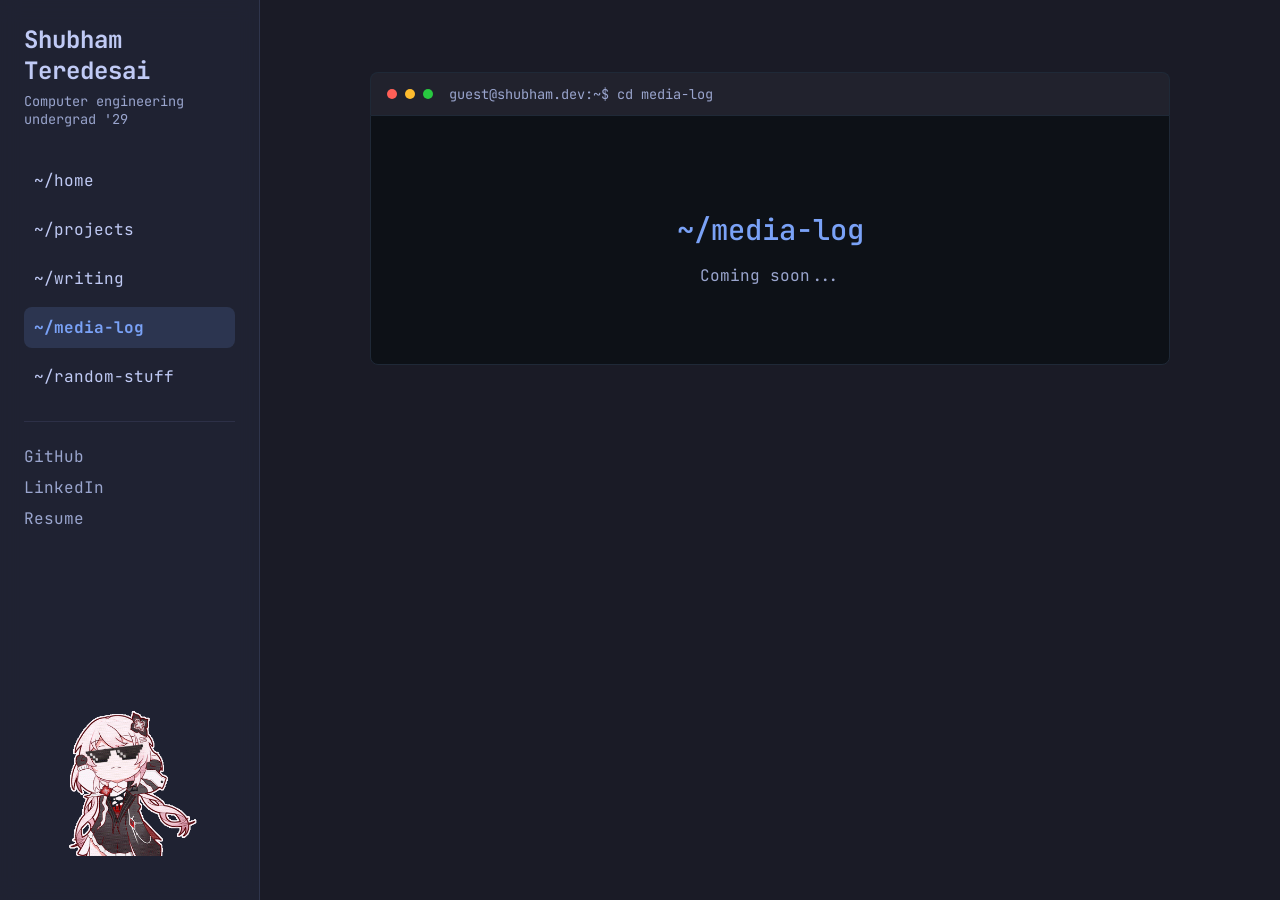
==== pages/media-log.html @ 6d2833ac "added pages" ====
<!doctype html>
<html lang="en">
  <head>
    <meta charset="UTF-8" />
    <meta name="viewport" content="width=device-width, initial-scale=1.0" />
    <title>Media Log | Shubham</title>
    <link rel="preconnect" href="https://fonts.googleapis.com" />
    <link rel="preconnect" href="https://fonts.gstatic.com" crossorigin />
    <link
      href="https://fonts.googleapis.com/css2?family=JetBrains+Mono:ital,wght@0,100..800;1,100..800&display=swap"
      rel="stylesheet"
    />
    <link rel="stylesheet" href="../css/style.css" />
  </head>
  <body>
    <!-- SIDEBAR -->
    <aside class="sidebar">
      <div class="sidebar-header">
        <h2>Shubham Teredesai</h2>
        <p>Computer engineering undergrad '29</p>
      </div>

      <nav class="sidebar-nav">
        <a class="nav-link" href="../index.html" data-tab="home">~/home</a>
        <a class="nav-link" href="projects.html" data-tab="projects">~/projects</a>
        <a class="nav-link" href="writing.html" data-tab="writing">~/writing</a>
        <a class="nav-link active" href="media-log.html" data-tab="media-log">~/media-log</a>
        <a class="nav-link" href="random-stuff.html" data-tab="random-stuff">~/random-stuff</a>
      </nav>

      <div class="sidebar-divider"></div>

      <div class="sidebar-links">
        <a href="https://github.com/iamclickify" target="_blank" rel="noopener"
          >GitHub</a
        >
        <a
          href="https://www.linkedin.com/in/shubham-teredesai/"
          target="_blank"
          rel="noopener"
          >LinkedIn</a
        >
        <a href="#">Resume</a>
      </div>

      <div class="sidebar-gif">
        <img src="../assets/lonely-lonely-lonely.gif" alt="Lonely sticker" />
      </div>
    </aside>

    <!-- MAIN -->
    <main class="main">
      <div style="max-width: 800px; margin: 40px auto;">
        <section class="terminal-module">
          <div class="terminal-header">
            <span class="dot red"></span>
            <span class="dot yellow"></span>
            <span class="dot green"></span>
            <span class="terminal-title">guest@shubham.dev:~$ cd media-log</span>
          </div>

          <div class="terminal" style="height: auto; min-height: 250px; display: flex; flex-direction: column; justify-content: center; align-items: center; text-align: center; gap: 16px;">
            <div style="font-size: 3rem;"></div>
            <h1 style="color: var(--accent); font-family: 'JetBrains Mono', monospace; font-weight: 500; font-size: 1.8rem; margin: 0;">~/media-log</h1>
            <p style="color: var(--text-muted); font-size: 1rem; margin: 0;">Coming soon...</p>
          </div>
        </section>
      </div>
    </main>

    <script src="../js/script.js"></script>
  </body>
</html>
---- css/style.css ----
:root {
  --bg: #1a1b26;
  --text: #c0caf5;
  --text-muted: #9aa5ce;
  --accent: #7aa2f7;
  --ok: #3fb950;
  --warn: #d29922;
  --error: #f85149;
}

/* RESET */
* {
  margin: 0;
  padding: 0;
  box-sizing: border-box;
}

/* LAYOUT ROOT */
body {
  display: flex;
  height: 100vh;
  font-family: "JetBrains Mono", monospace;
  background: var(--bg);
  color: var(--text);
  overflow: hidden;
}

/* SIDEBAR */
.sidebar {
  width: 260px;
  flex-shrink: 0;
  height: 100vh;

  padding: 24px;

  display: flex;
  flex-direction: column;

  background: rgba(36, 40, 59, 0.6);
  backdrop-filter: blur(10px);
  border-right: 1px solid rgba(65, 72, 104, 0.5);
}

.sidebar-header p {
  color: var(--text-muted);
  margin-top: 6px;
  font-size: 0.85rem;
}

.sidebar-nav {
  margin-top: 32px;
  display: flex;
  flex-direction: column;
  gap: 8px;
}

.nav-link {
  color: var(--text);
  text-decoration: none;
  padding: 10px;
  border-radius: 8px;
  cursor: pointer;
  transition: background 0.2s ease, color 0.2s ease;
}

.nav-link:hover {
  background: rgba(255, 255, 255, 0.05);
}

.nav-link.active {
  background: rgba(122, 162, 247, 0.15);
  color: var(--accent);
  font-weight: bold;
}

.sidebar-divider {
  height: 1px;
  margin: 24px 0;
  background: rgba(65, 72, 104, 0.4);
}

.sidebar-links a {
  display: block;
  margin-bottom: 10px;
  color: var(--text-muted);
  text-decoration: none;
  transition: color 0.2s ease;
}

.sidebar-links a:hover {
  color: var(--accent);
}

.sidebar-gif {
  margin-top: auto;
  margin-bottom: 20px;
  border-radius: 8px;
  overflow: hidden;
  display: flex;
  justify-content: center;
  align-items: center;
  background: transparent;
}

.sidebar-gif img {
  width: 170px;
  height: auto;
  display: block;
  object-fit: contain;
}

.sidebar-status {
  color: var(--text-muted);
}

.sidebar-status .status-title {
  color: var(--accent);
  text-transform: uppercase;
  font-size: 0.75rem;
  letter-spacing: 1px;
  margin-bottom: 4px;
}

/* MAIN */
.main {
  flex: 1;
  padding: 32px;
  overflow-y: auto;
}

/* GRID SYSTEM */
.home-grid {
  display: grid;
  grid-template-columns: 2.25fr 0.75fr;
  gap: 28px;
  max-width: 1100px;
  margin: 0 auto;
}

/* COLUMNS */
.center-column, .right-column {
  display: flex;
  flex-direction: column;
  gap: 28px;
}

/* TERMINAL MODULE */
.terminal-module {
  display: flex;
  flex-direction: column;
}

.terminal-header {
  display: flex;
  align-items: center;
  gap: 8px;

  padding: 12px 16px;
  background: rgba(255,255,255,0.03);
  border: 1px solid #1f2937;
  border-bottom: none;
  border-top-left-radius: 8px;
  border-top-right-radius: 8px;
}

.dot {
  width: 10px;
  height: 10px;
  border-radius: 50%;
}

.red { background: #ff5f57; }
.yellow { background: #febc2e; }
.green { background: #28c840; }

.terminal-title {
  margin-left: 8px;
  color: var(--text-muted);
  font-size: 0.85rem;
}

/* TERMINAL MAIN */
.terminal {
  padding: 16px;
  background: #0d1117;
  border: 1px solid #1f2937;
  border-bottom-left-radius: 8px;
  border-bottom-right-radius: 8px;
  display: flex;
  flex-direction: column;
  gap: 8px;
  height: 340px;
  overflow-y: auto;
  
  /* HIDE SCROLLBARS */
  scrollbar-width: none;
  -ms-overflow-style: none;
}

.terminal::-webkit-scrollbar {
  display: none;
}

/* TERMINAL CONTROLS */
.line, .line-msg {
  display: flex;
  gap: 8px;
  line-height: 1.4;
}

.line {
  color: var(--text-muted);
}

.line-msg {
  color: var(--text);
  margin-bottom: 4px;
}

.line-msg .highlight {
  color: var(--accent);
  font-weight: bold;
}

.prompt { color: #7dcfff; }
.cmd { color: var(--text); }

.neofetch-container {
  display: flex;
  gap: 20px;
  margin: 8px 0;
  padding: 12px;
  background: rgba(255,255,255,0.02);
  border-radius: 6px;
  border: 1px solid rgba(255,255,255,0.03);
  font-size: 0.85rem;
}

.neofetch-logo {
  color: var(--accent);
  white-space: pre;
  line-height: 1.2;
}

.neofetch-info {
  display: flex;
  flex-direction: column;
  gap: 2px;
}

.info-label {
  color: var(--accent);
  font-weight: bold;
}

/* TERMINAL CURSOR */
.cursor {
  display: inline-block;
  width: 8px;
  height: 15px;
  background: var(--accent);
  animation: blink 1s step-end infinite;
  vertical-align: middle;
}

@keyframes blink {
  50% { opacity: 0; }
}

/* GENERAL MODULE TITLES (BACKGROUND COMPONENTS) */
.bio-module h3,
.updates-module h3,
.music-module h3 {
  color: var(--accent);
  margin-bottom: 12px;
  font-size: 1.1rem;
  text-transform: lowercase;
}

/* BIO MODULE */
.bio-content {
  font-size: 0.92rem;
  line-height: 1.6;
  color: var(--text-muted);
}

.bio-content p {
  margin-bottom: 16px;
}

.bio-content p:last-child {
  margin-bottom: 0;
}

.bio-content .highlight {
  color: var(--accent);
  font-weight: bold;
}

/* UPDATES LIST */
.updates-list {
  display: flex;
  flex-direction: column;
  gap: 12px;
  list-style: none;
}

.updates-list li {
  display: flex;
  gap: 12px;
  font-size: 0.9rem;
  line-height: 1.4;
}

.update-date {
  color: var(--accent);
  font-weight: bold;
  white-space: nowrap;
}

.update-text {
  color: var(--text-muted);
}

/* COZY GIF CONTAINER */
.cozy-gif-container {
  display: flex;
  justify-content: center;
  align-items: center;
  width: 100%;
  margin-bottom: 8px;
}

.cozy-gif-container img {
  width: 75%;
  height: auto;
  border-radius: 8px;
  display: block;
}

/* MUSIC PLAYER (BACKGROUND INTEGRATED) */
.music-player {
  display: flex;
  align-items: center;
  gap: 12px;
  background: transparent;
  width: 100%;
}

.music-btn {
  background: rgba(122, 162, 247, 0.08);
  border: 1px solid rgba(65, 72, 104, 0.35);
  border-radius: 50%;
  width: 36px;
  height: 36px;
  display: flex;
  justify-content: center;
  align-items: center;
  color: var(--accent);
  cursor: pointer;
  transition: all 0.25s ease;
  flex-shrink: 0;
}

.music-btn:hover {
  background: rgba(122, 162, 247, 0.18);
  border-color: var(--accent);
  transform: scale(1.05);
}

.music-btn svg {
  width: 18px;
  height: 18px;
}

.music-btn svg.hidden {
  display: none;
}

.music-details {
  flex: 1;
  display: flex;
  flex-direction: column;
  gap: 6px;
  min-width: 0;
}

.music-title {
  font-size: 0.8rem;
  color: var(--text-muted);
  font-family: "JetBrains Mono", monospace;
  white-space: nowrap;
  overflow: hidden;
  text-overflow: ellipsis;
}

.music-progress {
  height: 3px;
  background: rgba(255, 255, 255, 0.05);
  border-radius: 1.5px;
  position: relative;
  cursor: pointer;
  width: 100%;
}

.music-progress-bar {
  height: 100%;
  background: var(--accent);
  width: 0%;
  border-radius: 1.5px;
  transition: width 0.1s linear;
}

/* MUSIC VISUALIZER WAVE */
.music-visualizer {
  display: flex;
  align-items: flex-end;
  gap: 2.5px;
  height: 16px;
  flex-shrink: 0;
}

.music-visualizer .bar {
  width: 2px;
  height: 3px;
  background: var(--text-muted);
  border-radius: 1px;
  transition: height 0.2s ease;
}

/* Equalizer bounce only when parent has .playing */
.music-visualizer.playing .bar {
  background: var(--accent);
  animation: visualizerBounce 0.8s ease-in-out infinite alternate;
}

@keyframes visualizerBounce {
  0% { height: 3px; }
  100% { height: 16px; }
}

.music-visualizer .bar:nth-child(1) { animation-delay: 0.1s; }
.music-visualizer .bar:nth-child(2) { animation-delay: 0.4s; }
.music-visualizer .bar:nth-child(3) { animation-delay: 0.2s; }
.music-visualizer .bar:nth-child(4) { animation-delay: 0.5s; }

/* RESPONSIVE DESIGN */
@media (max-width: 1024px) {
  .home-grid {
    grid-template-columns: 1fr;
    gap: 32px;
  }
}

@media (max-width: 768px) {
  body {
    flex-direction: column;
    height: auto;
    overflow-y: auto;
  }
  .sidebar {
    width: 100%;
    height: auto;
    border-right: none;
    border-bottom: 1px solid rgba(65, 72, 104, 0.5);
  }
  .sidebar-status {
    margin-top: 16px;
  }
  .main {
    padding: 20px;
  }
}

/* SKILLS MODULE */
.skills-module h3 {
  color: var(--accent);
  margin-bottom: 12px;
  font-size: 1.1rem;
  text-transform: lowercase;
}

.skills-content {
  display: flex;
  flex-direction: column;
  gap: 16px;
  font-size: 0.92rem;
  line-height: 1.6;
}

.skills-group {
  display: flex;
  flex-direction: column;
  gap: 8px;
}

.skills-group-title {
  color: var(--text-muted);
  font-size: 0.85rem;
  text-transform: uppercase;
  letter-spacing: 1px;
}

.skills-list {
  display: flex;
  flex-wrap: wrap;
  gap: 8px 12px;
}

.skill-badge {
  color: var(--text);
  font-size: 0.9rem;
}

.skill-badge:not(:last-child)::after {
  content: ",";
  color: var(--text-muted);
}
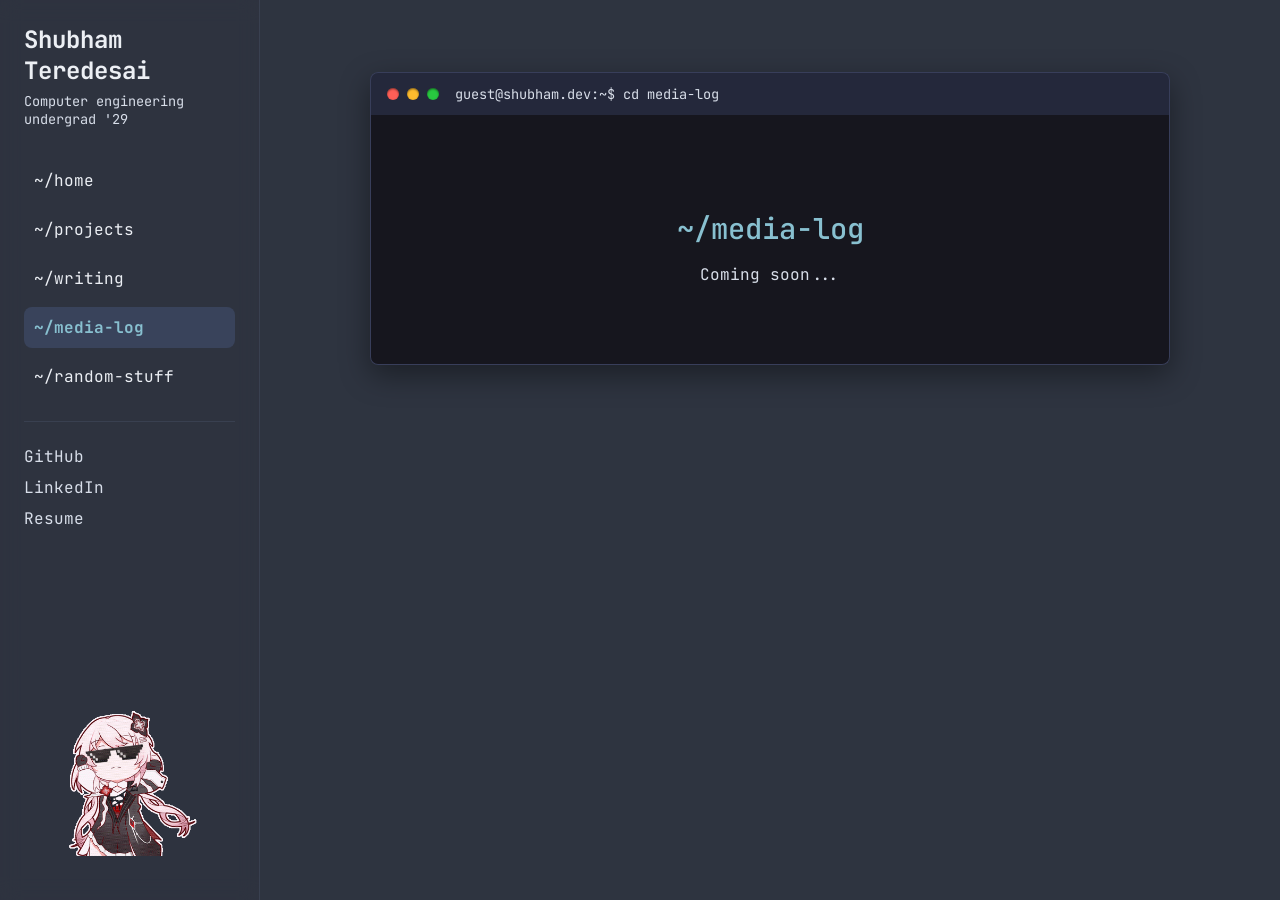
==== commit 61ae0d28: "Changed theme, increased font, removed rightbar with kakashi gif and music" ====
--- a/pages/media-log.html
+++ b/pages/media-log.html
@@ -40,7 +40,7 @@
           rel="noopener"
           >LinkedIn</a
         >
-        <a href="#">Resume</a>
+        <a href="../assets/resume.pdf" target="_blank" rel="noopener">Resume</a>
       </div>
 
       <div class="sidebar-gif">
--- a/css/style.css
+++ b/css/style.css
@@ -1,11 +1,15 @@
 :root {
-  --bg: #1a1b26;
-  --text: #c0caf5;
-  --text-muted: #9aa5ce;
-  --accent: #7aa2f7;
-  --ok: #3fb950;
-  --warn: #d29922;
-  --error: #f85149;
+  --bg: #2e3440;
+  --text: #eceff4;
+  --text-muted: #d8dee9;
+  --accent: #88c0d0;
+  --ok: #a3be8c;
+  --warn: #ebcb8b;
+  --error: #bf616a;
+  --panel-bg: rgba(46, 52, 64, 0.65);
+  --border-color: rgba(76, 86, 106, 0.4);
+  --terminal-header-bg: rgba(46, 52, 64, 0.7);
+  --terminal-bg: rgba(36, 41, 51, 0.95);
 }
 
 /* RESET */
@@ -36,9 +40,9 @@
   display: flex;
   flex-direction: column;
 
-  background: rgba(36, 40, 59, 0.6);
+  background: var(--panel-bg);
   backdrop-filter: blur(10px);
-  border-right: 1px solid rgba(65, 72, 104, 0.5);
+  border-right: 1px solid var(--border-color);
 }
 
 .sidebar-header p {
@@ -76,7 +80,7 @@
 .sidebar-divider {
   height: 1px;
   margin: 24px 0;
-  background: rgba(65, 72, 104, 0.4);
+  background: var(--border-color);
 }
 
 .sidebar-links a {
@@ -130,24 +134,23 @@
 
 /* GRID SYSTEM */
 .home-grid {
-  display: grid;
-  grid-template-columns: 2.25fr 0.75fr;
+  max-width: 850px;
+  margin: 0 auto;
+}
+
+/* COLUMNS */
+.center-column {
+  display: flex;
+  flex-direction: column;
   gap: 28px;
-  max-width: 1100px;
-  margin: 0 auto;
-}
-
-/* COLUMNS */
-.center-column, .right-column {
-  display: flex;
-  flex-direction: column;
-  gap: 28px;
-}
-
-/* TERMINAL MODULE */
+}
+
 .terminal-module {
   display: flex;
   flex-direction: column;
+  box-shadow: 0 10px 30px rgba(0, 0, 0, 0.4);
+  border-radius: 8px;
+  overflow: hidden;
 }
 
 .terminal-header {
@@ -156,17 +159,18 @@
   gap: 8px;
 
   padding: 12px 16px;
-  background: rgba(255,255,255,0.03);
-  border: 1px solid #1f2937;
+  background: #24283b;
+  border: 1px solid #383e5a;
   border-bottom: none;
   border-top-left-radius: 8px;
   border-top-right-radius: 8px;
 }
 
 .dot {
-  width: 10px;
-  height: 10px;
+  width: 12px;
+  height: 12px;
   border-radius: 50%;
+  box-shadow: inset 0 1px 2px rgba(0,0,0,0.5);
 }
 
 .red { background: #ff5f57; }
@@ -181,15 +185,16 @@
 
 /* TERMINAL MAIN */
 .terminal {
-  padding: 16px;
-  background: #0d1117;
-  border: 1px solid #1f2937;
+  padding: 20px;
+  background: #16161e;
+  border: 1px solid #383e5a;
+  border-top: none;
   border-bottom-left-radius: 8px;
   border-bottom-right-radius: 8px;
   display: flex;
   flex-direction: column;
-  gap: 8px;
-  height: 340px;
+  gap: 10px;
+  height: 380px;
   overflow-y: auto;
   
   /* HIDE SCROLLBARS */
@@ -268,18 +273,17 @@
 }
 
 /* GENERAL MODULE TITLES (BACKGROUND COMPONENTS) */
-.bio-module h3,
-.updates-module h3,
-.music-module h3 {
+.bio-module h3 {
   color: var(--accent);
   margin-bottom: 12px;
-  font-size: 1.1rem;
+  font-size: 1.2rem;
   text-transform: lowercase;
 }
 
 /* BIO MODULE */
 .bio-content {
-  font-size: 0.92rem;
+  font-family: "Outfit", "Inter", sans-serif;
+  font-size: 1.05rem;
   line-height: 1.6;
   color: var(--text-muted);
 }
@@ -297,161 +301,7 @@
   font-weight: bold;
 }
 
-/* UPDATES LIST */
-.updates-list {
-  display: flex;
-  flex-direction: column;
-  gap: 12px;
-  list-style: none;
-}
-
-.updates-list li {
-  display: flex;
-  gap: 12px;
-  font-size: 0.9rem;
-  line-height: 1.4;
-}
-
-.update-date {
-  color: var(--accent);
-  font-weight: bold;
-  white-space: nowrap;
-}
-
-.update-text {
-  color: var(--text-muted);
-}
-
-/* COZY GIF CONTAINER */
-.cozy-gif-container {
-  display: flex;
-  justify-content: center;
-  align-items: center;
-  width: 100%;
-  margin-bottom: 8px;
-}
-
-.cozy-gif-container img {
-  width: 75%;
-  height: auto;
-  border-radius: 8px;
-  display: block;
-}
-
-/* MUSIC PLAYER (BACKGROUND INTEGRATED) */
-.music-player {
-  display: flex;
-  align-items: center;
-  gap: 12px;
-  background: transparent;
-  width: 100%;
-}
-
-.music-btn {
-  background: rgba(122, 162, 247, 0.08);
-  border: 1px solid rgba(65, 72, 104, 0.35);
-  border-radius: 50%;
-  width: 36px;
-  height: 36px;
-  display: flex;
-  justify-content: center;
-  align-items: center;
-  color: var(--accent);
-  cursor: pointer;
-  transition: all 0.25s ease;
-  flex-shrink: 0;
-}
-
-.music-btn:hover {
-  background: rgba(122, 162, 247, 0.18);
-  border-color: var(--accent);
-  transform: scale(1.05);
-}
-
-.music-btn svg {
-  width: 18px;
-  height: 18px;
-}
-
-.music-btn svg.hidden {
-  display: none;
-}
-
-.music-details {
-  flex: 1;
-  display: flex;
-  flex-direction: column;
-  gap: 6px;
-  min-width: 0;
-}
-
-.music-title {
-  font-size: 0.8rem;
-  color: var(--text-muted);
-  font-family: "JetBrains Mono", monospace;
-  white-space: nowrap;
-  overflow: hidden;
-  text-overflow: ellipsis;
-}
-
-.music-progress {
-  height: 3px;
-  background: rgba(255, 255, 255, 0.05);
-  border-radius: 1.5px;
-  position: relative;
-  cursor: pointer;
-  width: 100%;
-}
-
-.music-progress-bar {
-  height: 100%;
-  background: var(--accent);
-  width: 0%;
-  border-radius: 1.5px;
-  transition: width 0.1s linear;
-}
-
-/* MUSIC VISUALIZER WAVE */
-.music-visualizer {
-  display: flex;
-  align-items: flex-end;
-  gap: 2.5px;
-  height: 16px;
-  flex-shrink: 0;
-}
-
-.music-visualizer .bar {
-  width: 2px;
-  height: 3px;
-  background: var(--text-muted);
-  border-radius: 1px;
-  transition: height 0.2s ease;
-}
-
-/* Equalizer bounce only when parent has .playing */
-.music-visualizer.playing .bar {
-  background: var(--accent);
-  animation: visualizerBounce 0.8s ease-in-out infinite alternate;
-}
-
-@keyframes visualizerBounce {
-  0% { height: 3px; }
-  100% { height: 16px; }
-}
-
-.music-visualizer .bar:nth-child(1) { animation-delay: 0.1s; }
-.music-visualizer .bar:nth-child(2) { animation-delay: 0.4s; }
-.music-visualizer .bar:nth-child(3) { animation-delay: 0.2s; }
-.music-visualizer .bar:nth-child(4) { animation-delay: 0.5s; }
-
 /* RESPONSIVE DESIGN */
-@media (max-width: 1024px) {
-  .home-grid {
-    grid-template-columns: 1fr;
-    gap: 32px;
-  }
-}
-
 @media (max-width: 768px) {
   body {
     flex-direction: column;
@@ -476,15 +326,16 @@
 .skills-module h3 {
   color: var(--accent);
   margin-bottom: 12px;
-  font-size: 1.1rem;
+  font-size: 1.2rem;
   text-transform: lowercase;
 }
 
 .skills-content {
+  font-family: "Outfit", "Inter", sans-serif;
   display: flex;
   flex-direction: column;
   gap: 16px;
-  font-size: 0.92rem;
+  font-size: 1.05rem;
   line-height: 1.6;
 }
 
@@ -496,7 +347,7 @@
 
 .skills-group-title {
   color: var(--text-muted);
-  font-size: 0.85rem;
+  font-size: 0.9rem;
   text-transform: uppercase;
   letter-spacing: 1px;
 }
@@ -509,7 +360,7 @@
 
 .skill-badge {
   color: var(--text);
-  font-size: 0.9rem;
+  font-size: 0.98rem;
 }
 
 .skill-badge:not(:last-child)::after {
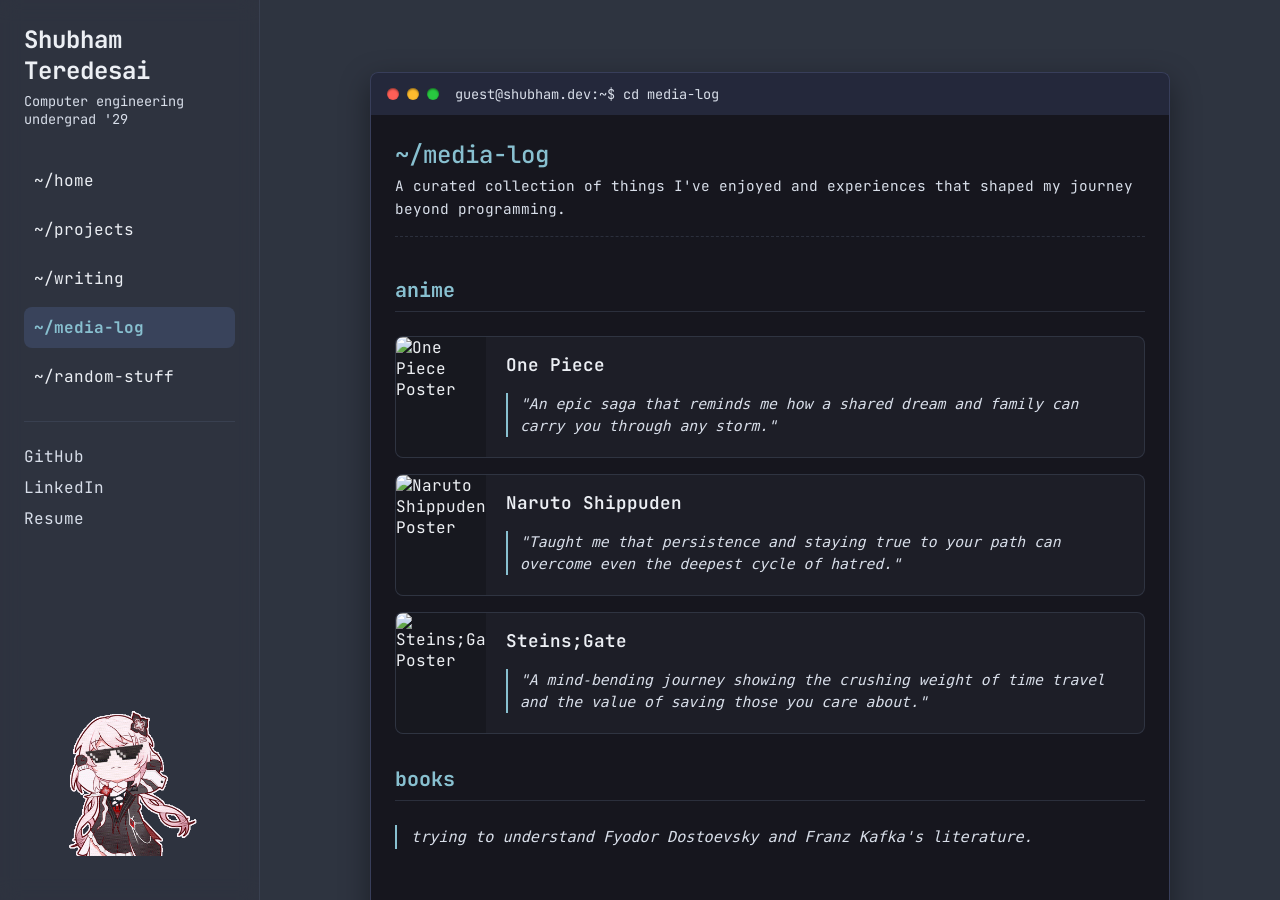
==== commit 60eb3daa: "updated media-log page" ====
--- a/pages/media-log.html
+++ b/pages/media-log.html
@@ -3,7 +3,7 @@
   <head>
     <meta charset="UTF-8" />
     <meta name="viewport" content="width=device-width, initial-scale=1.0" />
-    <title>Media Log | Shubham</title>
+    <title>Clickify | Personal Log</title>
     <link rel="preconnect" href="https://fonts.googleapis.com" />
     <link rel="preconnect" href="https://fonts.gstatic.com" crossorigin />
     <link
@@ -11,6 +11,9 @@
       rel="stylesheet"
     />
     <link rel="stylesheet" href="../css/style.css" />
+    <link rel="stylesheet" href="../css/media-log.css" />
+    <!-- Lucide Icons CDN -->
+    <script src="https://unpkg.com/lucide@latest"></script>
   </head>
   <body>
     <!-- SIDEBAR -->
@@ -22,10 +25,18 @@
 
       <nav class="sidebar-nav">
         <a class="nav-link" href="../index.html" data-tab="home">~/home</a>
-        <a class="nav-link" href="projects.html" data-tab="projects">~/projects</a>
-        <a class="nav-link" href="writing.html" data-tab="writing">~/writing</a>
-        <a class="nav-link active" href="media-log.html" data-tab="media-log">~/media-log</a>
-        <a class="nav-link" href="random-stuff.html" data-tab="random-stuff">~/random-stuff</a>
+        <a class="nav-link" href="projects.html" data-tab="projects"
+          >~/projects</a
+        >
+        <a class="nav-link" href="writings/writing.html" data-tab="writing"
+          >~/writing</a
+        >
+        <a class="nav-link active" href="media-log.html" data-tab="media-log"
+          >~/media-log</a
+        >
+        <a class="nav-link" href="random-stuff.html" data-tab="random-stuff"
+          >~/random-stuff</a
+        >
       </nav>
 
       <div class="sidebar-divider"></div>
@@ -50,24 +61,134 @@
 
     <!-- MAIN -->
     <main class="main">
-      <div style="max-width: 800px; margin: 40px auto;">
+      <div style="max-width: 800px; margin: 40px auto">
         <section class="terminal-module">
           <div class="terminal-header">
             <span class="dot red"></span>
             <span class="dot yellow"></span>
             <span class="dot green"></span>
-            <span class="terminal-title">guest@shubham.dev:~$ cd media-log</span>
+            <span class="terminal-title"
+              >guest@shubham.dev:~$ cd media-log</span
+            >
           </div>
 
-          <div class="terminal" style="height: auto; min-height: 250px; display: flex; flex-direction: column; justify-content: center; align-items: center; text-align: center; gap: 16px;">
-            <div style="font-size: 3rem;"></div>
-            <h1 style="color: var(--accent); font-family: 'JetBrains Mono', monospace; font-weight: 500; font-size: 1.8rem; margin: 0;">~/media-log</h1>
-            <p style="color: var(--text-muted); font-size: 1rem; margin: 0;">Coming soon...</p>
+          <div
+            class="terminal"
+            style="
+              height: auto;
+              min-height: 320px;
+              display: flex;
+              flex-direction: column;
+              gap: 32px;
+              padding: 24px;
+            "
+          >
+            <!-- Header -->
+            <div
+              style="
+                border-bottom: 1px dashed var(--border-color);
+                padding-bottom: 16px;
+                margin-bottom: 8px;
+              "
+            >
+              <h1
+                style="
+                  color: var(--accent);
+                  font-family: &quot;JetBrains Mono&quot;, monospace;
+                  font-weight: 500;
+                  font-size: 1.5rem;
+                  margin: 0;
+                "
+              >
+                ~/media-log
+              </h1>
+              <p
+                style="
+                  color: var(--text-muted);
+                  font-size: 0.9rem;
+                  margin-top: 4px;
+                  font-family: &quot;JetBrains Mono&quot;, monospace;
+                  line-height: 1.6;
+                "
+              >
+                A curated collection of things I've enjoyed and experiences that
+                shaped my journey beyond programming.
+              </p>
+            </div>
+
+            <!-- Anime Section -->
+            <section
+              class="section-container fade-in-section"
+              style="margin-bottom: 0"
+            >
+              <h2 class="section-title">Anime</h2>
+              <div id="anime-list" class="list-layout">
+                <!-- Dynamically populated -->
+              </div>
+            </section>
+
+            <!-- Books Section -->
+            <section
+              class="section-container fade-in-section"
+              style="margin-bottom: 0"
+            >
+              <h2 class="section-title">Books</h2>
+              <p
+                style="
+                  color: var(--text-muted);
+                  font-size: 0.95rem;
+                  font-family: &quot;JetBrains Mono&quot;, monospace;
+                  line-height: 1.6;
+                  font-style: italic;
+                  border-left: 2px solid var(--accent);
+                  padding-left: 14px;
+                  margin: 0;
+                "
+              >
+                trying to understand Fyodor Dostoevsky and Franz Kafka's
+                literature.
+              </p>
+            </section>
+
+            <!-- Currently Exploring -->
+            <section
+              class="section-container fade-in-section"
+              style="margin-bottom: 0"
+            >
+              <h2 class="section-title">Currently Exploring</h2>
+              <p
+                style="
+                  color: var(--text-muted);
+                  font-size: 0.95rem;
+                  font-family: &quot;JetBrains Mono&quot;, monospace;
+                  line-height: 1.6;
+                  font-style: italic;
+                  border-left: 2px solid var(--accent);
+                  padding-left: 14px;
+                  margin: 0;
+                "
+              >
+                Cloud computing - Just cause i want to escape from the AIML, Web
+                dev, DSA rat race. 
+                <br><br>
+                Data Structures and Algorithms - I have this for 3 credits in my second year. 
+                This is a core subject for CS. It is the foundation for Leetcode, codechef or competitive
+                programming grind. This is also required for GATE exam, so no
+                matter how much i hate it i still need to study it :/
+                <br><br>
+                OOPS - Another core subject, required for GATE. Gotta study it for the marks.
+                <br></br>
+                AI - Very enthusiastic domain for me, kind of sad how people have converted it into a rat race. The way i use chatgpt and claude is just too much compared to an avg person.
+            
+              </p>
+            </section>
           </div>
         </section>
       </div>
     </main>
 
+    <!-- Scripts -->
     <script src="../js/script.js"></script>
+    <script src="../js/media-log.js?v=1.4"></script>
   </body>
 </html>
--- a/css/media-log.css
+++ b/css/media-log.css
@@ -0,0 +1,465 @@
+/* ==========================================================================
+   PERSONAL LOG - JOURNAL STYLING
+   ========================================================================== */
+
+/* Subtitle and header formatting */
+.log-header {
+  border-bottom: 1px dashed var(--border-color);
+  padding-bottom: 24px;
+  margin-bottom: 32px;
+}
+
+.log-title {
+  color: var(--accent);
+  font-family: 'JetBrains Mono', monospace;
+  font-weight: 600;
+  font-size: 2rem;
+  margin: 0;
+  display: flex;
+  align-items: center;
+  gap: 12px;
+}
+
+.log-subtitle {
+  color: var(--text-muted);
+  font-size: 1rem;
+  margin-top: 8px;
+  font-family: 'JetBrains Mono', monospace;
+  line-height: 1.6;
+}
+
+/* SECTION HEADER STYLE */
+.section-container {
+  margin-bottom: 56px;
+}
+
+.section-title {
+  display: flex;
+  align-items: center;
+  gap: 10px;
+  font-family: 'JetBrains Mono', monospace;
+  font-size: 1.25rem;
+  color: var(--accent);
+  margin-bottom: 24px;
+  text-transform: lowercase;
+  border-bottom: 1px solid var(--border-color);
+  padding-bottom: 8px;
+}
+
+.section-title svg {
+  width: 18px;
+  height: 18px;
+}
+
+/* CARD GRIDS & LIST LAYOUT */
+.card-grid {
+  display: grid;
+  grid-template-columns: repeat(auto-fill, minmax(280px, 1fr));
+  gap: 24px;
+}
+
+.list-layout {
+  display: flex;
+  flex-direction: column;
+  gap: 16px;
+}
+
+/* HORIZONTAL JOURNAL STRIP (For Anime, Games, Books) */
+.journal-strip {
+  display: flex;
+  flex-direction: row;
+  background: rgba(46, 52, 64, 0.3);
+  border: 1px solid var(--border-color);
+  border-radius: 8px;
+  overflow: hidden;
+  min-height: 120px;
+  transition: transform 0.3s cubic-bezier(0.16, 1, 0.3, 1),
+              border-color 0.3s ease,
+              box-shadow 0.3s ease;
+  cursor: default;
+}
+
+.journal-strip:hover {
+  transform: translateX(6px);
+  border-color: var(--accent);
+  box-shadow: 0 10px 24px -10px rgba(136, 192, 208, 0.15);
+}
+
+.strip-image-wrapper {
+  width: 90px;
+  min-width: 90px;
+  min-height: 120px;
+  align-self: stretch;
+  background: rgba(0, 0, 0, 0.2);
+  overflow: hidden;
+  position: relative;
+}
+
+/* Custom image well size for games to accommodate wide Steam capsule artwork */
+#games-list .strip-image-wrapper {
+  width: 140px;
+  min-width: 140px;
+}
+
+.strip-image {
+  position: absolute;
+  top: 0;
+  left: 0;
+  width: 100%;
+  height: 100%;
+  object-fit: cover;
+  transition: transform 0.5s ease;
+  filter: grayscale(20%);
+}
+
+.journal-strip:hover .strip-image {
+  transform: scale(1.05);
+  filter: grayscale(0%);
+}
+
+.strip-content {
+  padding: 16px 20px;
+  display: flex;
+  flex-direction: column;
+  justify-content: space-between;
+  flex-grow: 1;
+  gap: 8px;
+}
+
+.strip-header {
+  display: flex;
+  justify-content: space-between;
+  align-items: flex-start;
+  flex-wrap: wrap;
+  gap: 8px;
+}
+
+.strip-title-row {
+  display: flex;
+  flex-direction: column;
+}
+
+.strip-title {
+  margin: 0;
+  font-family: 'JetBrains Mono', monospace;
+  font-size: 1.1rem;
+  font-weight: 600;
+  color: var(--text);
+}
+
+.strip-subtitle {
+  font-size: 0.85rem;
+  color: var(--text-muted);
+  margin-top: 2px;
+}
+
+.strip-badge-row {
+  display: flex;
+  align-items: center;
+  gap: 12px;
+  font-family: 'JetBrains Mono', monospace;
+  font-size: 0.75rem;
+}
+
+.card-badge {
+  padding: 3px 8px;
+  border-radius: 4px;
+  font-weight: 500;
+  text-transform: uppercase;
+  letter-spacing: 0.5px;
+}
+
+.badge-watching, .badge-playing, .badge-reading {
+  background: rgba(235, 203, 139, 0.15);
+  color: var(--warn);
+}
+
+.badge-completed {
+  background: rgba(163, 190, 140, 0.15);
+  color: var(--ok);
+}
+
+.card-meta-text {
+  color: var(--text-muted);
+  font-size: 0.8rem;
+}
+
+.strip-takeaway {
+  font-size: 0.92rem;
+  line-height: 1.5;
+  color: var(--text-muted);
+  font-style: italic;
+  border-left: 2px solid var(--accent);
+  padding-left: 12px;
+  margin: 4px 0;
+}
+
+.strip-genres {
+  display: flex;
+  flex-wrap: wrap;
+  gap: 6px;
+}
+
+.genre-tag {
+  font-family: 'JetBrains Mono', monospace;
+  font-size: 0.7rem;
+  color: var(--accent);
+  background: rgba(136, 192, 208, 0.08);
+  padding: 2px 6px;
+  border-radius: 4px;
+}
+
+/* EXPLORING GRID */
+.explore-grid {
+  display: grid;
+  grid-template-columns: repeat(auto-fill, minmax(230px, 1fr));
+  gap: 16px;
+}
+
+.explore-card {
+  background: rgba(46, 52, 64, 0.3);
+  border: 1px solid var(--border-color);
+  border-radius: 8px;
+  padding: 16px;
+  display: flex;
+  align-items: flex-start;
+  gap: 14px;
+  transition: transform 0.2s ease, border-color 0.2s ease;
+}
+
+.explore-card:hover {
+  transform: translateY(-2px);
+  border-color: var(--accent);
+}
+
+.explore-icon-box {
+  background: rgba(136, 192, 208, 0.1);
+  color: var(--accent);
+  padding: 8px;
+  border-radius: 6px;
+  display: flex;
+  align-items: center;
+  justify-content: center;
+  flex-shrink: 0;
+}
+
+.explore-icon-box svg {
+  width: 20px;
+  height: 20px;
+}
+
+.explore-info {
+  display: flex;
+  flex-direction: column;
+  gap: 4px;
+}
+
+.explore-title {
+  font-family: 'JetBrains Mono', monospace;
+  font-size: 0.95rem;
+  font-weight: 500;
+  color: var(--text);
+  margin: 0;
+}
+
+.explore-desc {
+  font-size: 0.8rem;
+  color: var(--text-muted);
+  line-height: 1.4;
+}
+
+/* ROTATING QUOTE SECTION */
+.quote-section {
+  display: flex;
+  justify-content: center;
+  margin-bottom: 56px;
+}
+
+.quote-container {
+  width: 100%;
+  max-width: 700px;
+  background: rgba(36, 41, 51, 0.5);
+  border: 1px solid var(--border-color);
+  border-radius: 8px;
+  padding: 24px 32px;
+  text-align: center;
+  position: relative;
+  overflow: hidden;
+  min-height: 120px;
+  display: flex;
+  flex-direction: column;
+  justify-content: center;
+  align-items: center;
+}
+
+.quote-icon {
+  color: rgba(136, 192, 208, 0.15);
+  width: 32px;
+  height: 32px;
+  margin-bottom: 12px;
+}
+
+.quote-text {
+  font-size: 1.05rem;
+  line-height: 1.6;
+  font-style: italic;
+  color: var(--text);
+  margin: 0 0 10px 0;
+  transition: opacity 0.4s ease, transform 0.4s ease;
+}
+
+.quote-author {
+  font-family: 'JetBrains Mono', monospace;
+  font-size: 0.8rem;
+  color: var(--accent);
+  margin: 0;
+  transition: opacity 0.4s ease;
+}
+
+.quote-fading {
+  opacity: 0;
+  transform: translateY(-8px);
+}
+
+/* TIMELINE SECTION (RECENTLY ADDED) */
+.timeline {
+  position: relative;
+  padding-left: 24px;
+  margin-top: 16px;
+}
+
+.timeline::before {
+  content: '';
+  position: absolute;
+  top: 8px;
+  bottom: 8px;
+  left: 5px;
+  width: 1px;
+  background: var(--border-color);
+}
+
+.timeline-item {
+  position: relative;
+  padding-bottom: 24px;
+}
+
+.timeline-item:last-child {
+  padding-bottom: 8px;
+}
+
+.timeline-node {
+  position: absolute;
+  left: -24px;
+  top: 6px;
+  width: 11px;
+  height: 11px;
+  border-radius: 50%;
+  background: var(--bg);
+  border: 2px solid var(--accent);
+  box-shadow: 0 0 0 3px var(--bg);
+  transition: background-color 0.2s ease;
+}
+
+.timeline-item:hover .timeline-node {
+  background: var(--accent);
+}
+
+.timeline-content {
+  display: flex;
+  flex-direction: column;
+  gap: 4px;
+  background: rgba(46, 52, 64, 0.2);
+  border: 1px solid rgba(76, 86, 106, 0.2);
+  border-radius: 6px;
+  padding: 12px 16px;
+  transition: border-color 0.2s ease, background-color 0.2s ease;
+}
+
+.timeline-content:hover {
+  border-color: var(--accent);
+  background: rgba(46, 52, 64, 0.3);
+}
+
+.timeline-header-row {
+  display: flex;
+  justify-content: space-between;
+  align-items: center;
+  flex-wrap: wrap;
+  gap: 8px;
+}
+
+.timeline-date {
+  font-family: 'JetBrains Mono', monospace;
+  font-size: 0.75rem;
+  color: var(--text-muted);
+}
+
+.timeline-category {
+  font-family: 'JetBrains Mono', monospace;
+  font-size: 0.7rem;
+  color: var(--accent);
+  background: rgba(136, 192, 208, 0.1);
+  padding: 2px 6px;
+  border-radius: 4px;
+  text-transform: uppercase;
+}
+
+.timeline-title-text {
+  font-size: 0.95rem;
+  font-weight: 500;
+  color: var(--text);
+}
+
+.timeline-detail {
+  font-size: 0.85rem;
+  color: var(--text-muted);
+  line-height: 1.4;
+  margin-top: 2px;
+}
+
+/* FADE-IN SCROLL ANIMATION */
+.fade-in-section {
+  opacity: 0;
+  transform: translateY(20px);
+  transition: opacity 0.6s cubic-bezier(0.16, 1, 0.3, 1),
+              transform 0.6s cubic-bezier(0.16, 1, 0.3, 1);
+}
+
+.fade-in-section.is-visible {
+  opacity: 1;
+  transform: translateY(0);
+}
+
+/* RESPONSIVE ADAPTATIONS */
+@media (max-width: 600px) {
+  .journal-strip {
+    flex-direction: column;
+  }
+  .strip-image-wrapper {
+    width: 100%;
+    height: 160px;
+  }
+  #games-list .strip-image-wrapper {
+    width: 100%;
+    height: 110px; /* Shorter landscape aspect ratio on mobile */
+  }
+  .timeline {
+    padding-left: 16px;
+  }
+  .timeline::before {
+    left: 4px;
+  }
+  .timeline-node {
+    left: -17px;
+    width: 9px;
+    height: 9px;
+  }
+  .timeline-header-row {
+    flex-direction: column;
+    align-items: flex-start;
+    gap: 4px;
+  }
+  .quote-container {
+    padding: 16px;
+  }
+}
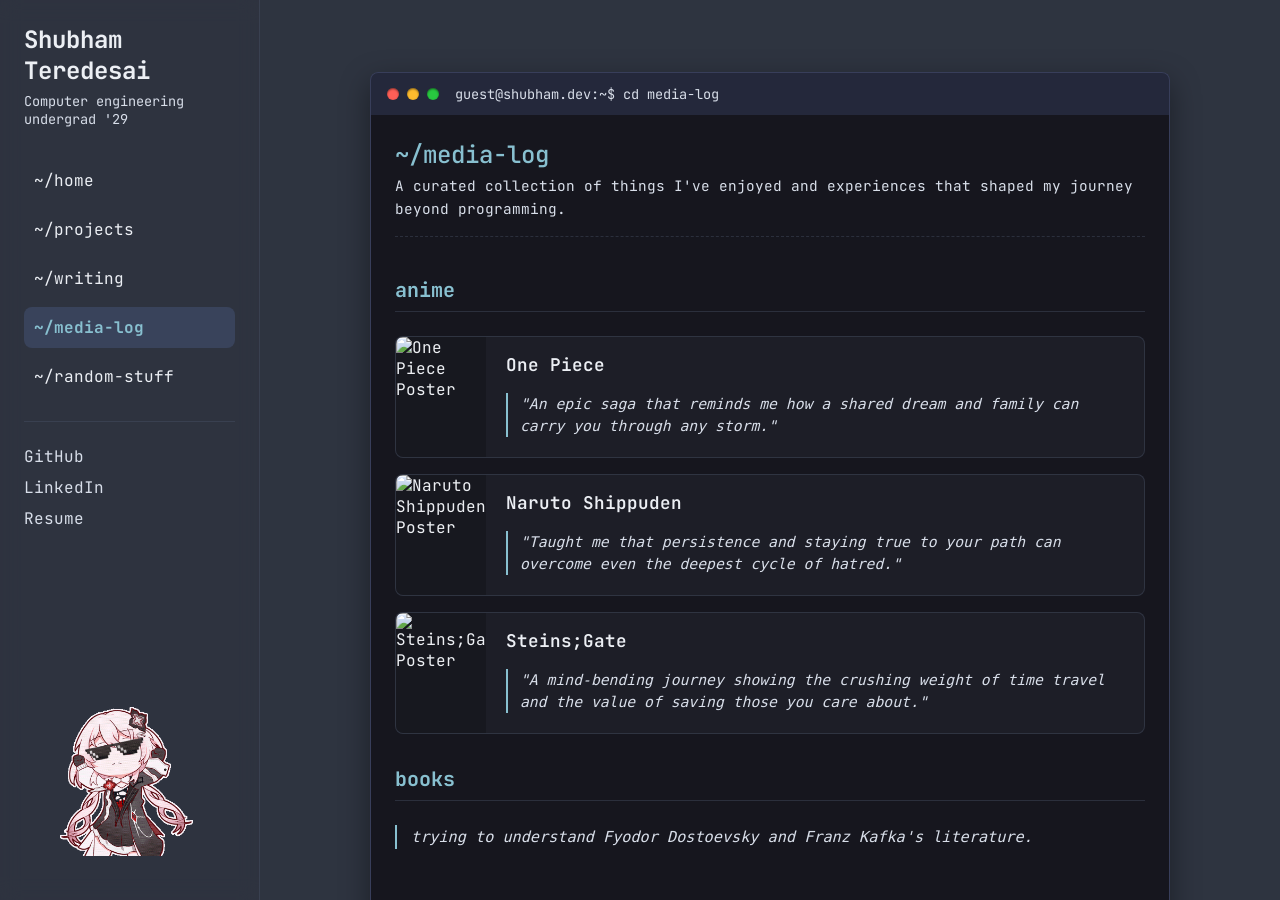
==== commit ccc9e81a: "added cache busting and removed unnecessary files" ====
--- a/pages/media-log.html
+++ b/pages/media-log.html
@@ -190,5 +190,6 @@
     <!-- Scripts -->
     <script src="../js/script.js"></script>
     <script src="../js/media-log.js?v=1.4"></script>
+    <script src="/assets/cache-bust.js"></script>
   </body>
 </html>
